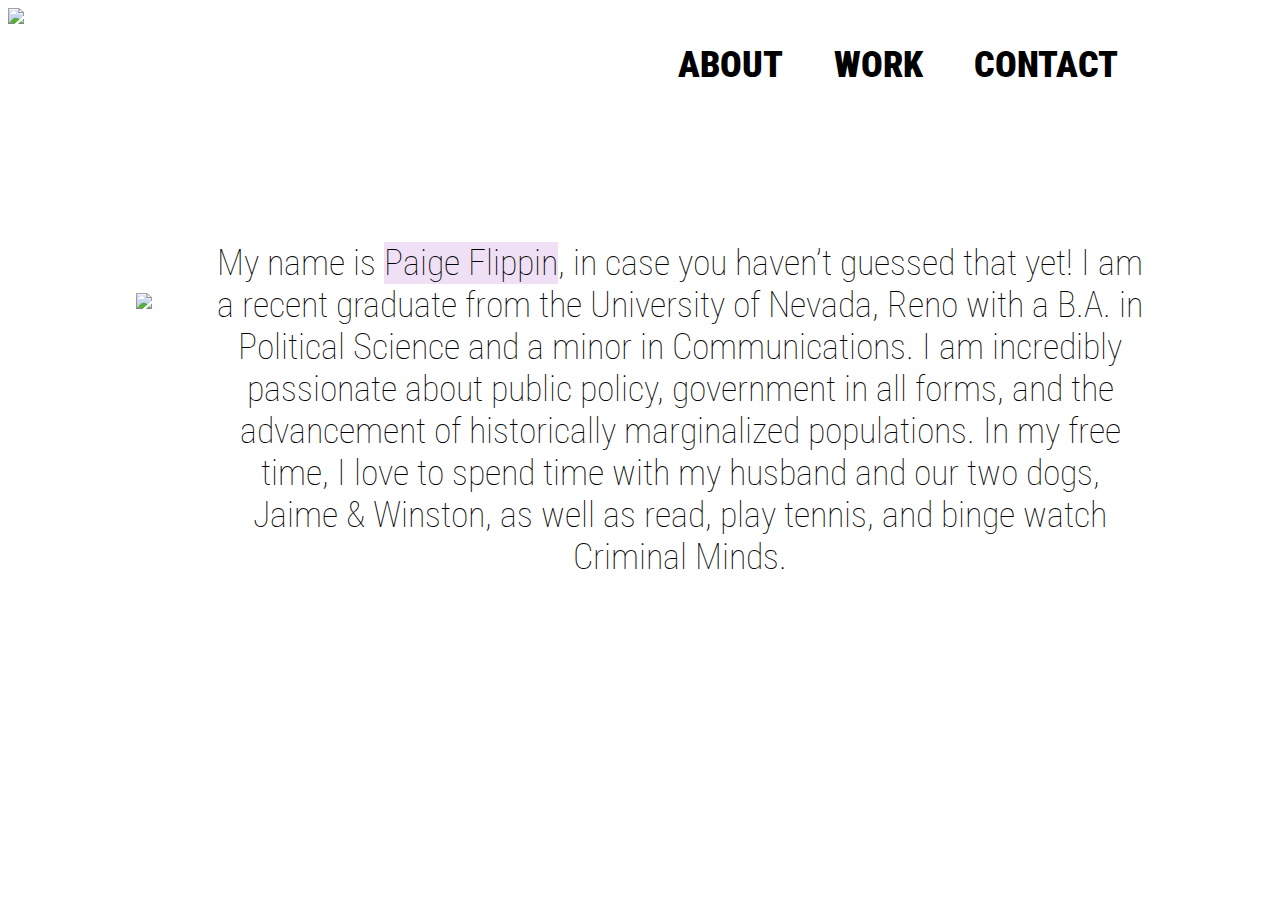
==== about.html @ 73347bfd "first commit" ====
<!DOCTYPE html>
<html lang="en">
<head>
    <meta charset="UTF-8">
    <meta http-equiv="X-UA-Compatible" content="IE=edge">
    <meta name="viewport" content="width=device-width, initial-scale=1.0">
    <link href="styles.css" rel="stylesheet">
    <link href="about.css" rel="stylesheet">
    <title>Document</title>
</head>
<body>
    <header class="main-header"> 
        <div>
            <a href="index.html">
                <img src="images/paige.png"> 
            </a>
        </div>
       <div>   
            <nav class="main-nav"> 
                <ul>
                    <li> <a href="about.html"> ABOUT </a> </li>
                    <li> <a href="work.html"> WORK </a> </li> 
                    <li> <a href="contact.html"> CONTACT </a> </li>
                </ul>
            </nav>
       </div> 
    </header>
    <section class="about-page">
        <div class="left">
           <div>
                <a>
                    <img src="images/about.png">
                </a>
           </div> 
        </div>
        <div class="right">
            <div>
                <h6 class="about-description">
                    My name is <span> Paige Flippin</span>, in case you haven’t guessed that yet! I am a recent graduate from the University of Nevada, Reno with a B.A. in Political Science and a minor in Communications. I am incredibly passionate about public policy, government in all forms, and the advancement of historically marginalized populations. In my free time, I love to spend time with my husband and our two dogs, Jaime & Winston, as well as read, play tennis, and binge watch Criminal Minds. 
                </h6>
            </div>
        </div>
    </section>
</body>
</html>
---- styles.css ----
@import url('https://fonts.googleapis.com/css?family=Roboto+Condensed&display=swap');

body {
    background-color: rgb(255, 255, 255);
    font-family: Roboto Condensed, sans-serif;
}

.main-nav ul {
    display: flex;
    padding: 0;
    list-style: none;
}

.main-nav a {
    padding: 2vw;
    font-size: 4vh;
    font-weight: 900;
    text-decoration: none;
    color: black;
}

.main-nav a:hover {
    color: rgb(126, 126, 126);
}

.main-nav {
    margin-top: 4vh;
    margin-right: 10vw;
}

.main-header {
    display: flex;
    height: 150px;
    justify-content: space-between;
}

.main-header img {
    width: 10vw;
}
---- about.css ----
.about-page {
    display: flex;
}

.left img {
    width: 30vw;
    margin-left: 10vw;
    margin-top: 15vh;
}

.about-description {
    font-size: 4vh;
    margin-right: 10vw;
    margin-left: 5vw;
    font-weight: 10;
    text-align: center;
}

.about-description span {
    background-color: #EFE0F6;
}
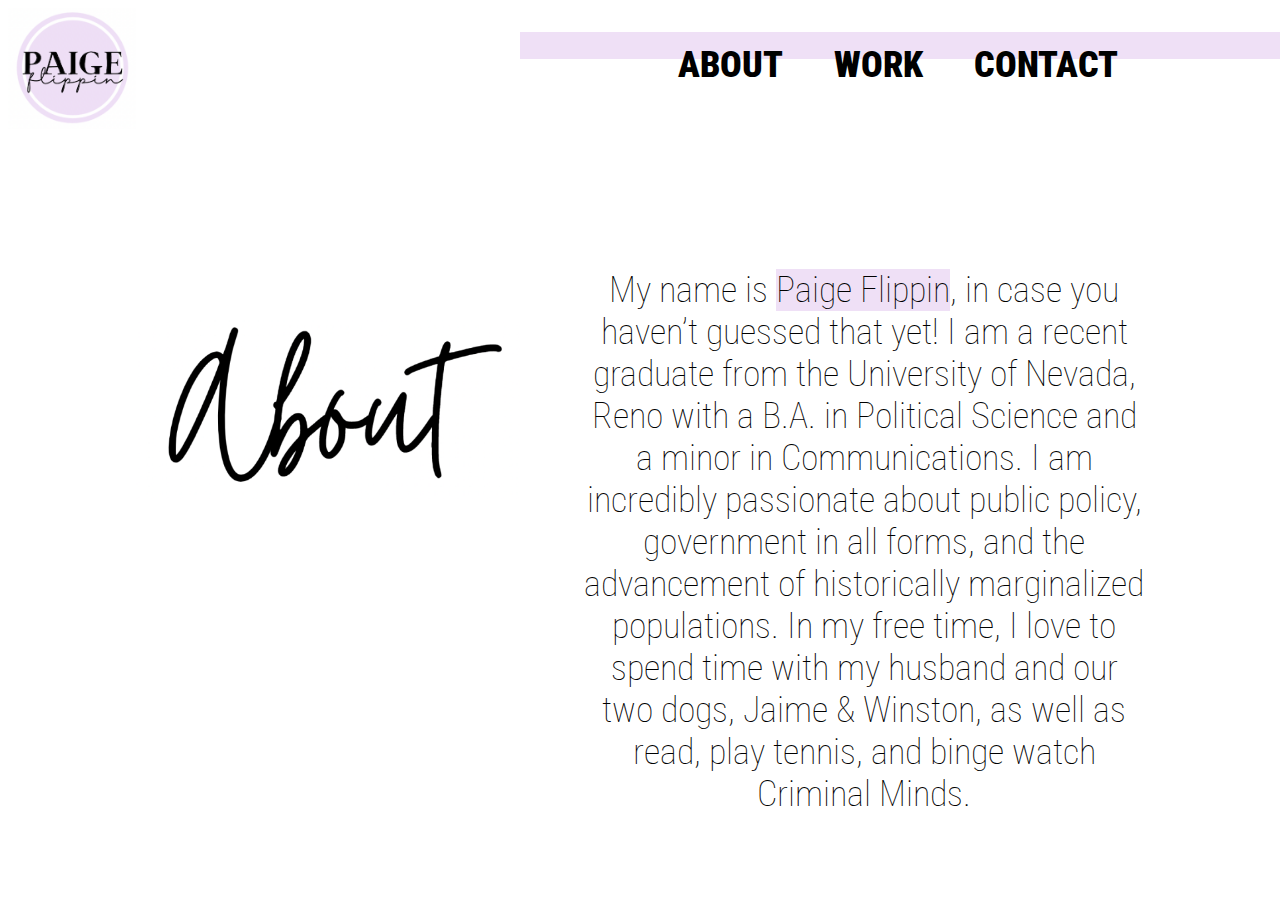
==== commit 72401930: "added nav rectangle" ====
--- a/about.html
+++ b/about.html
@@ -25,6 +25,7 @@
             </nav>
        </div> 
     </header>
+    <div class="rectangle"> </div>
     <section class="about-page">
         <div class="left">
            <div>
--- a/styles.css
+++ b/styles.css
@@ -36,4 +36,59 @@
 
 .main-header img {
     width: 10vw;
-}+}
+
+.rectangle {
+    width: 60vw;
+    height: 3vh;
+    background: #EFE0F6;
+    margin-top: -14vh;
+    margin-left: 40vw;
+    margin-bottom: 14vh;
+    padding-right: 0;
+}
+
+@media only screen and (max-width: 900px) {
+    .main-nav ul {
+        display: flex;
+        padding: 0;
+        list-style: none;
+    }
+    
+    .main-nav a {
+        padding: 2vw;
+        font-size: 2vh;
+        font-weight: 900;
+        text-decoration: none;
+        color: black;
+    }
+    
+    .main-nav a:hover {
+        color: rgb(126, 126, 126);
+    }
+    
+    .main-nav {
+        margin-top: 2.5vh;
+        margin-right: 2vw;
+    }
+    
+    .main-header {
+        display: flex;
+        height: 150px;
+        justify-content: space-between;
+    }
+    
+    .main-header img {
+        width: 20vw;
+    }
+
+    .rectangle {
+        width: 60vw;
+        height: 1.5vh;
+        background: #EFE0F6;
+        margin-top: -14.5vh;
+        margin-left: 40vw;
+        margin-bottom: 14vh;
+        padding-right: 0;
+    }
+  }
--- a/about.css
+++ b/about.css
@@ -18,4 +18,29 @@
 
 .about-description span {
     background-color: #EFE0F6;
-}+}
+
+@media only screen and (max-width: 900px) {
+    .about-page {
+        display: grid;
+    }
+    
+    .left img {
+        width: 60vw;
+        margin-left: 18vw;
+        margin-top: -5vh;
+    }
+    
+    .about-description {
+        font-size: 3vh;
+        margin-right: 5vw;
+        margin-left: 5vw;
+        margin-top: 2vh;
+        font-weight: 10;
+        text-align: center;
+    }
+    
+    .about-description span {
+        background-color: #EFE0F6;
+    }
+  }